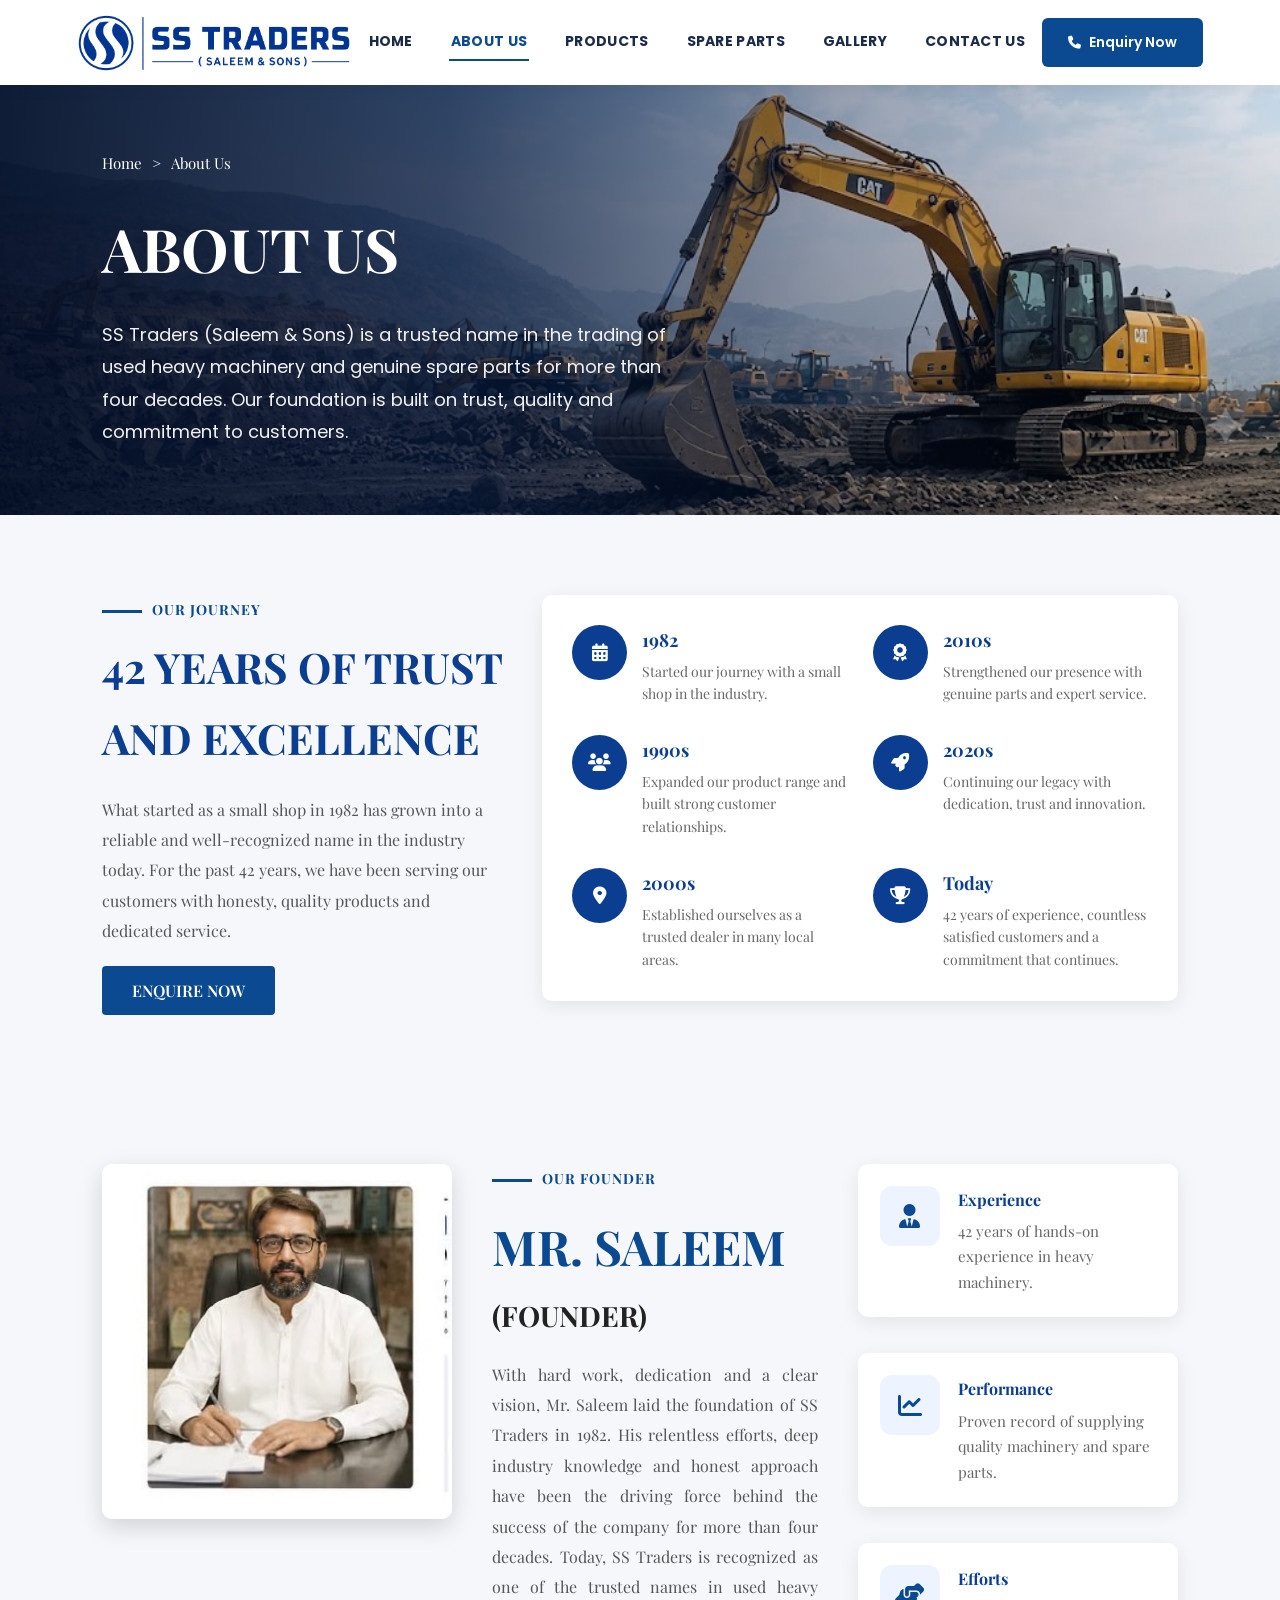
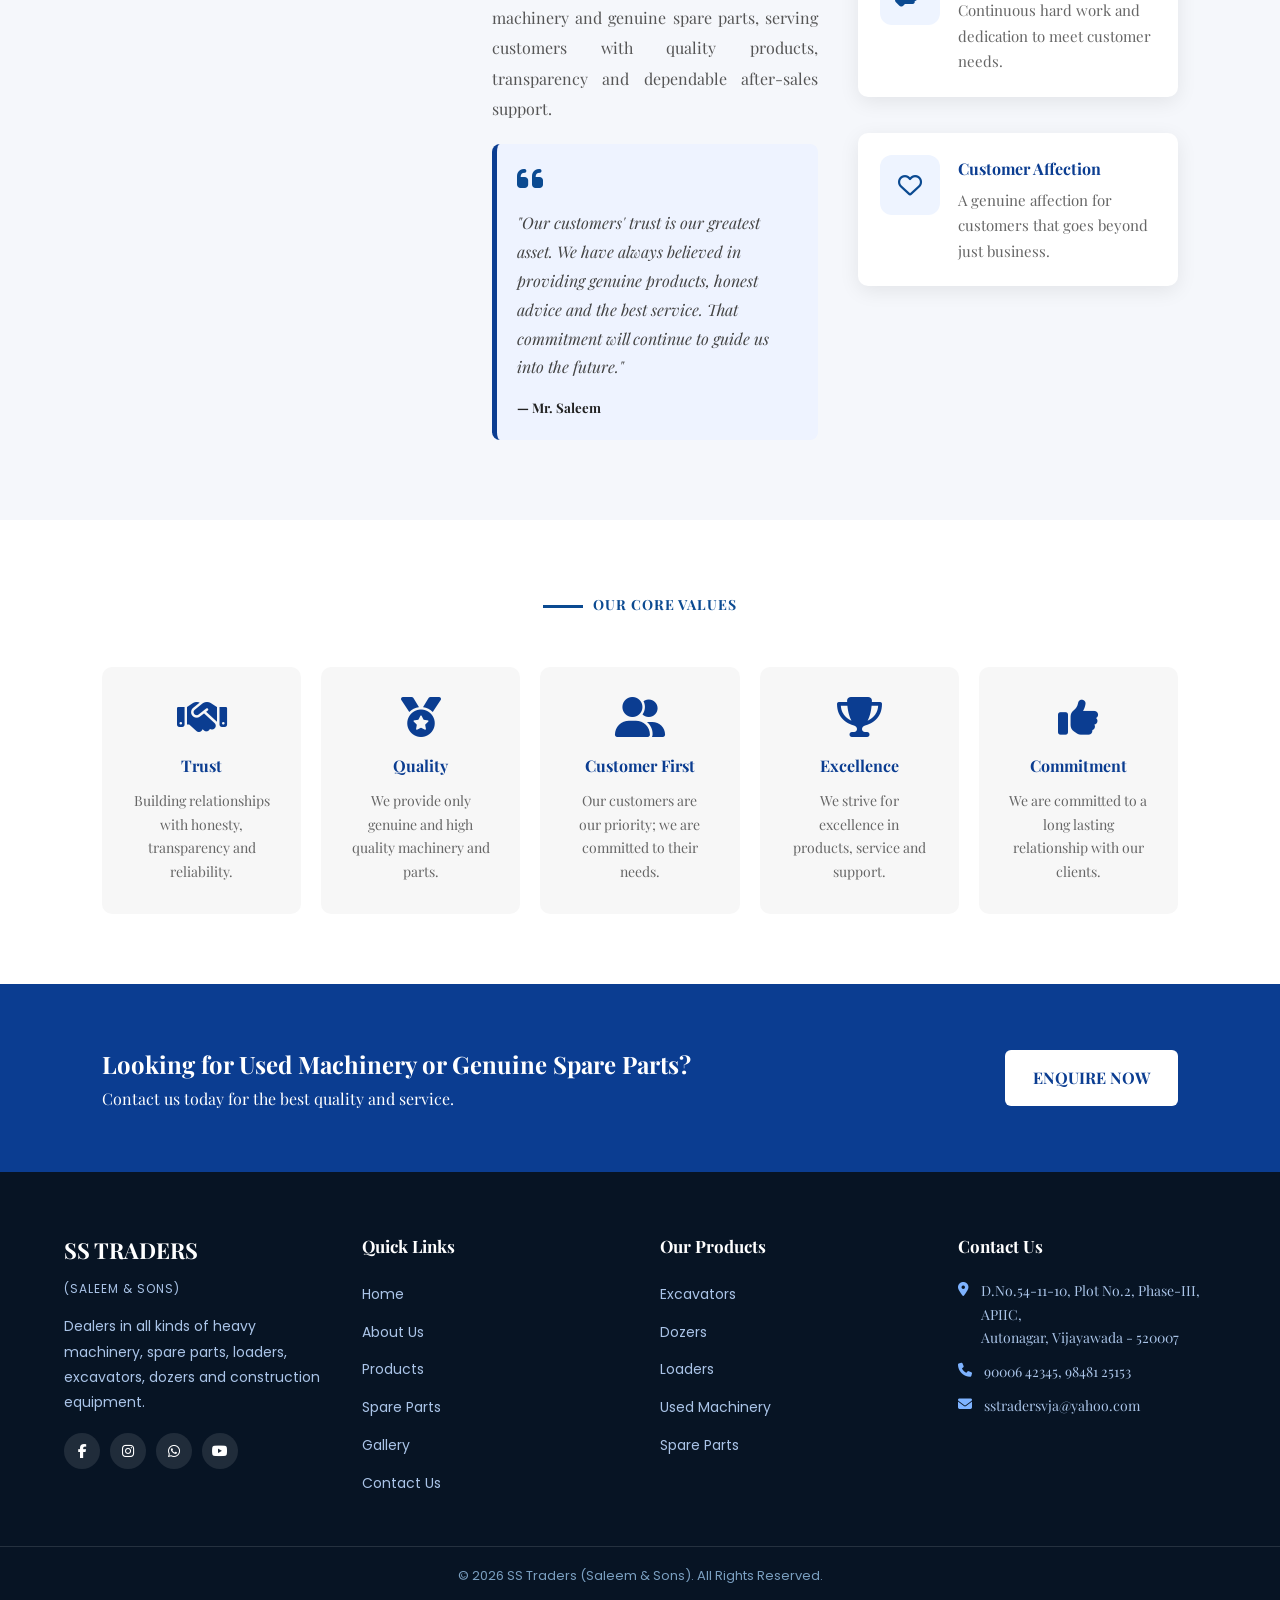
==== about.html @ c386f5cc "first commit" ====
<!DOCTYPE html>
<html lang="en">
<head>
<meta charset="UTF-8">
<meta name="viewport" content="width=device-width, initial-scale=1.0">
<title>SS Traders - About Us</title>
<link href="https://fonts.googleapis.com/css2?family=Playfair+Display:wght@400;500;600;700;800;900&family=Poppins:wght@300;400;500;600;700;800&display=swap" rel="stylesheet">
<link rel="stylesheet" href="https://cdnjs.cloudflare.com/ajax/libs/font-awesome/6.5.2/css/all.min.css">
<style>*{
    margin:0px;
    padding:0;
    box-sizing:border-box;
    font-family:'Playfair Display';
}body{background:#f5f7fb;color:#222;line-height:1.7}a{text-decoration:none}.nav-links a:hover,
.nav-links a.active{
    color:#7EB3FF;
}.btn{
    background:#0B4A91;
    color:#fff;
    padding:14px 30px;
    border-radius:4px;
    text-decoration:none;
    font-weight:600;
    transition:.3s;
}.btn:hover{
    background:#08356A;
}.btn-outline{
    border:2px solid #ffffff;
    color:#ffffff;
    padding:12px 28px;
    text-decoration:none;
    border-radius:4px;
    transition:.3s;
    font-weight:600;
}.btn-outline:hover{
    background:#ffffff;
    color:#022348;
}.page-banner{
    height:430px;
    background:linear-gradient(90deg, rgba(3,15,40,.92) 0%, rgba(6,25,60,.75) 35%, rgba(6,25,60,.35) 65%, rgba(6,25,60,.05) 100%),url("images/about-banner.jpg") center/cover;
    display:flex;
    align-items:center;
    padding:0 8%;
    color:#fff;
    position:relative;
}.banner-content{max-width:600px}.banner-content h1{font-size:60px;margin-bottom:20px}.about-section,
.founder-section{
    display:grid;
    grid-template-columns:350px 1fr 320px;
    gap:40px;
    padding:80px 8%;
    align-items:start;
}

.founder-image img{
    width:100%;
    border-radius:10px;
    box-shadow:0 8px 25px rgba(0,0,0,.15);
}

.section-subtitle{
    color:#0B4A91;
    font-size:14px;
    font-weight:700;
    letter-spacing:1px;
    display:inline-block;
    margin-bottom:10px;
    position:relative;
}

.section-subtitle::before{
    content:"";
    width:40px;
    height:3px;
    background:#0B4A91;
    display:inline-block;
    margin-right:10px;
    vertical-align:middle;
}

.founder-content h2{
    font-size:48px;
    color:#0B4A91;
    margin:5px 0;
}

.founder-content h4{
    font-size:28px;
    margin-bottom:20px;
    color:#222;
}

.founder-text{
    color:#555;
    line-height:1.9;
    text-align:justify;
}

.founder-quote{
    background:#eef4ff;
    border-left:5px solid #0B4A91;
    padding:25px;
    margin-top:30px;
    border-radius:8px;
}

.founder-quote i{
    color:#0B4A91;
    font-size:30px;
    margin-bottom:15px;
}

.founder-quote p{
    font-style:italic;
    color:#444;
    line-height:1.8;
}

.founder-quote h5{
    margin-top:15px;
    color:#222;
}

.founder-features{
    display:flex;
    flex-direction:column;
    gap:18px;
}

.feature-box{
    background:#fff;
    border-radius:10px;
    padding:20px;
    display:flex;
    gap:18px;
    align-items:flex-start;
    box-shadow:0 5px 15px rgba(0,0,0,.08);
}

.feature-box i{
    width:60px;
    height:60px;
    background:#EEF4FF;
    color:#0B4A91;
    border-radius:12px;
    display:flex;
    justify-content:center;
    align-items:center;
    font-size:24px;
    flex-shrink:0;
}

.feature-box h4{
    color:#0B4A91;
    margin-bottom:6px;
}

.feature-box p{
    color:#666;
    font-size:15px;
    line-height:1.7;
}
.breadcrumb{
    display:flex;
    align-items:center;
    gap:10px;
    margin-bottom:20px;
    font-family:'Poppins',sans-serif;
    font-size:15px;
}

.breadcrumb a{
    color:#ffffff;
    text-decoration:none;
    transition:.3s;
}

.breadcrumb a:hover{
    color:#7EB3FF;
}

.breadcrumb span{
    color:#ffffff;
}

.banner-content h1{
    font-size:60px;
    margin-bottom:20px;
    text-transform:uppercase;
}

.banner-content p{
    max-width:600px;
    font-size:18px;
    line-height:1.8;
    color:#f1f1f1;
    font-family:'Poppins',sans-serif;
}

@media(max-width:768px){

    .breadcrumb{
        font-size:14px;
        margin-bottom:15px;
    }

    .banner-content h1{
        font-size:38px;
    }

    .page-banner{
        height:auto;
        min-height:480px;
        background:linear-gradient(180deg, rgba(3,15,40,.55) 0%, rgba(3,15,40,.75) 55%, rgba(3,15,40,.92) 100%),url("images/about-banner.jpg") 80% 30%/cover;
        padding:40px 6% 45px;
        align-items:flex-start;
    }

    .banner-content{
        max-width:100%;
        padding-top:20px;
    }

}




.about-section{grid-template-columns:400px 1fr;}
.about-left h2{font-size:42px;color:#0b3d91;margin-bottom:20px}
.about-left p{color:#555;margin:0 0 30px;line-height:1.9}
.timeline-box{background:#fff;padding:30px;border-radius:10px;box-shadow:0 5px 20px rgba(0,0,0,.08)}
.timeline-grid{display:grid;grid-template-columns:1fr 1fr;gap:30px 25px}
.timeline-item{display:flex;gap:15px;margin-bottom:0}
.timeline-icon{
    width:55px;height:55px;border-radius:50%;
    background:#0b3d91;color:#fff;
    display:flex;align-items:center;justify-content:center;
    flex-shrink:0;font-size:18px;
}
.timeline-item h4{color:#0b3d91;margin-bottom:5px;font-size:18px}
.timeline-item p{color:#666;font-size:14px;margin:0;line-height:1.6}
.founder-name-box{background:#0b3d91;color:#fff;border-radius:10px;padding:60px 20px;text-align:center;margin-bottom:25px}.founder-name-box h2{font-size:42px}.founder-quote{background:#eef3ff;padding:20px;border-left:5px solid #0b3d91;border-radius:8px;margin-top:20px}.feature-box{background:#fff;padding:22px;border-radius:10px;box-shadow:0 5px 20px rgba(0,0,0,.08);margin-bottom:18px}.feature-box h4{color:#0b3d91}.core-values{padding:70px 8%;background:#fff}.section-title{text-align:center;margin-bottom:40px}.values-grid{display:grid;grid-template-columns:repeat(5,1fr);gap:20px}.value-card{background:#f7f7f7;padding:30px;border-radius:10px;text-align:center}.value-card i{font-size:40px;color:#0b3d91;margin-bottom:15px}.value-card h4{color:#0b3d91;margin-bottom:10px}.value-card p{color:#666;font-size:14px}.about-cta{
    background:#0b3d91;color:#fff;
    padding:60px 8%;
    display:flex;justify-content:space-between;align-items:center;
    gap:20px;
}.cta-btn{background:#fff;color:#0b3d91;padding:14px 28px;border-radius:6px;font-weight:700;text-decoration:none}.footer{background:#071424;color:#fff;padding:60px 0 0;}.footer-grid{
    width:90%;max-width:1200px;margin:auto;
    display:grid;grid-template-columns:repeat(4,1fr);gap:40px;
}.footer-logo h2{font-size:22px;font-weight:700;color:#fff;margin-bottom:4px;}.footer-logo span{font-size:12px;color:#aac4e8;letter-spacing:1px;font-family:'Poppins',sans-serif;}.footer-box p{font-size:14px;color:#aac4e8;line-height:1.8;margin-top:14px;font-family:'Poppins',sans-serif;}.footer-box h3{font-size:17px;font-weight:700;color:#fff;margin-bottom:18px;}.footer-box ul{list-style:none;}.footer-box ul li{margin-bottom:10px;}.footer-box ul li a{color:#aac4e8;text-decoration:none;font-size:14px;font-family:'Poppins',sans-serif;transition:.3s;}.footer-box ul li a:hover{color:#fff;}.footer-contact li{
    display:flex;gap:12px;align-items:flex-start;
    color:#aac4e8;font-size:14px;font-family:'Poppins',sans-serif;
    margin-bottom:12px;list-style:none;
}.footer-contact li i{color:#7EB3FF;margin-top:3px;flex-shrink:0;}.footer-social{display:flex;gap:10px;margin-top:18px;}.footer-social a{
    width:36px;height:36px;border-radius:50%;
    background:rgba(255,255,255,0.1);
    display:flex;align-items:center;justify-content:center;
    color:#fff;font-size:14px;text-decoration:none;transition:.3s;
}.footer-social a:hover{background:#0B4A91;}.footer-bottom{
    margin-top:40px;padding:18px 6%;
    border-top:1px solid rgba(255,255,255,.12);
    text-align:center;font-size:13px;color:#7a9fc0;
    font-family:'Poppins',sans-serif;
    
}@media(max-width:768px) {nav .nav-links{
        gap:0;
    }.nav-links li a{
        display:block;
        padding:13px 20px;
        color:#1a2b4a;
        font-size:14px;
    }.nav-links li a:hover{
        background:#0B4A91;
        color:#fff;
    }.about-section,
    .founder-section{
        grid-template-columns:1fr;
        gap:30px;
        padding:50px 20px;
    }.timeline-grid{
        grid-template-columns:1fr;
    }.values-grid{
        grid-template-columns:repeat(2,1fr);
    }.about-cta{
        flex-direction:column;
        text-align:center;
    }.banner-content h1{
        font-size:38px;
    }.footer-grid{
        grid-template-columns:1fr;
        gap:30px;
    }.footer-box{
        text-align:left;
    }.footer-contact li{
        flex-direction:row;
        justify-content:flex-start;
        text-align:left;
    }.footer-social{
        justify-content:flex-start;
    }}@media(max-width:480px) {.values-grid{
        grid-template-columns:1fr;
    }.banner-content h1{
        font-size:30px;
    }}</style>
    <link rel="stylesheet" href="css/navbar.css">
</head>
<body>

<div id="site-navbar"></div>

<section class="page-banner">
<div class="banner-content">

    <div class="breadcrumb">
        <a href="index.html">Home</a>
        <span>&gt;</span>
        <span>About Us</span>
    </div>

    <h1>ABOUT US</h1>

    <p>
        SS Traders (Saleem & Sons) is a trusted name in the trading of used
        heavy machinery and genuine spare parts for more than four decades.
        Our foundation is built on trust, quality and commitment to customers.
    </p>

</div>

</section>

<section class="about-section">

    <div class="about-left">
        <span class="section-subtitle">OUR JOURNEY</span>
        <h2>42 YEARS OF TRUST AND EXCELLENCE</h2>
        <p>
            What started as a small shop in 1982 has grown into a reliable and
            well-recognized name in the industry today. For the past 42 years,
            we have been serving our customers with honesty, quality products
            and dedicated service.
        </p>
        <a href="contact.html" class="btn">ENQUIRE NOW</a>
    </div>

    <div class="timeline-box">
        <div class="timeline-grid">

            <div class="timeline-item">
                <div class="timeline-icon"><i class="fas fa-calendar-alt"></i></div>
                <div>
                    <h4>1982</h4>
                    <p>Started our journey with a small shop in the industry.</p>
                </div>
            </div>

            <div class="timeline-item">
                <div class="timeline-icon"><i class="fas fa-award"></i></div>
                <div>
                    <h4>2010s</h4>
                    <p>Strengthened our presence with genuine parts and expert service.</p>
                </div>
            </div>

            <div class="timeline-item">
                <div class="timeline-icon"><i class="fas fa-users"></i></div>
                <div>
                    <h4>1990s</h4>
                    <p>Expanded our product range and built strong customer relationships.</p>
                </div>
            </div>

            <div class="timeline-item">
                <div class="timeline-icon"><i class="fas fa-rocket"></i></div>
                <div>
                    <h4>2020s</h4>
                    <p>Continuing our legacy with dedication, trust and innovation.</p>
                </div>
            </div>

            <div class="timeline-item">
                <div class="timeline-icon"><i class="fas fa-map-marker-alt"></i></div>
                <div>
                    <h4>2000s</h4>
                    <p>Established ourselves as a trusted dealer in many local areas.</p>
                </div>
            </div>

            <div class="timeline-item">
                <div class="timeline-icon"><i class="fas fa-trophy"></i></div>
                <div>
                    <h4>Today</h4>
                    <p>42 years of experience, countless satisfied customers and a commitment that continues.</p>
                </div>
            </div>

        </div>
    </div>

</section>

<section class="founder-section">

    <!-- Founder Image -->
    <div class="founder-image">
        <img src="images/founder.jpeg" alt="Mr. Saleem">
    </div>

    <!-- Founder Content -->
    <div class="founder-content">

        <span class="section-subtitle">OUR FOUNDER</span>

        <h2>MR. SALEEM</h2>

        <h4>(FOUNDER)</h4>

        <p class="founder-text">
            With hard work, dedication and a clear vision, Mr. Saleem laid the
            foundation of SS Traders in 1982. His relentless efforts, deep
            industry knowledge and honest approach have been the driving force
            behind the success of the company for more than four decades.

            Today, SS Traders is recognized as one of the trusted names in used
            heavy machinery and genuine spare parts, serving customers with
            quality products, transparency and dependable after-sales support.
        </p>

        <div class="founder-quote">
            <i class="fas fa-quote-left"></i>

            <p>
                "Our customers' trust is our greatest asset. We have always
                believed in providing genuine products, honest advice and the
                best service. That commitment will continue to guide us into
                the future."
            </p>

            <h5>— Mr. Saleem</h5>
        </div>

    </div>

    <!-- Right Features -->
    <div class="founder-features">

        <div class="feature-box">
            <i class="fas fa-user-tie"></i>
            <div>
                <h4>Experience</h4>
                <p>42 years of hands-on experience in heavy machinery.</p>
            </div>
        </div>

        <div class="feature-box">
            <i class="fas fa-chart-line"></i>
            <div>
                <h4>Performance</h4>
                <p>Proven record of supplying quality machinery and spare parts.</p>
            </div>
        </div>

        <div class="feature-box">
            <i class="fas fa-hands-helping"></i>
            <div>
                <h4>Efforts</h4>
                <p>Continuous hard work and dedication to meet customer needs.</p>
            </div>
        </div>

        <div class="feature-box">
            <i class="far fa-heart"></i>
            <div>
                <h4>Customer Affection</h4>
                <p>A genuine affection for customers that goes beyond just business.</p>
            </div>
        </div>

    </div>

</section>

<section class="core-values">
    <div class="section-title">
        <span class="section-subtitle">OUR CORE VALUES</span>
    </div>

    <div class="values-grid">

        <div class="value-card">
            <i class="fas fa-handshake"></i>
            <h4>Trust</h4>
            <p>Building relationships with honesty, transparency and reliability.</p>
        </div>

        <div class="value-card">
            <i class="fas fa-medal"></i>
            <h4>Quality</h4>
            <p>We provide only genuine and high quality machinery and parts.</p>
        </div>

        <div class="value-card">
            <i class="fas fa-user-friends"></i>
            <h4>Customer First</h4>
            <p>Our customers are our priority; we are committed to their needs.</p>
        </div>

        <div class="value-card">
            <i class="fas fa-trophy"></i>
            <h4>Excellence</h4>
            <p>We strive for excellence in products, service and support.</p>
        </div>

        <div class="value-card">
            <i class="fas fa-thumbs-up"></i>
            <h4>Commitment</h4>
            <p>We are committed to a long lasting relationship with our clients.</p>
        </div>

    </div>
</section>

<section class="about-cta">
    <div>
        <h2>Looking for Used Machinery or Genuine Spare Parts?</h2>
        <p>Contact us today for the best quality and service.</p>
    </div>
    <a href="contact.html" class="cta-btn">ENQUIRE NOW</a>
</section>

<footer class="footer">
    <div class="footer-grid">
        <div class="footer-box">
            <div class="footer-logo">
                <h2>SS TRADERS</h2>
                <span>(SALEEM & SONS)</span>
            </div>
            <p>Dealers in all kinds of heavy machinery, spare parts, loaders, excavators, dozers and construction equipment.</p>
            <div class="footer-social">
                <a href="#"><i class="fab fa-facebook-f"></i></a>
                <a href="#"><i class="fab fa-instagram"></i></a>
                <a href="#"><i class="fab fa-whatsapp"></i></a>
                <a href="#"><i class="fab fa-youtube"></i></a>
            </div>
        </div>
        <div class="footer-box">
            <h3>Quick Links</h3>
            <ul>
                <li><a href="index.html">Home</a></li>
                <li><a href="about.html">About Us</a></li>
                <li><a href="products.html">Products</a></li>
                <li><a href="spareparts.html">Spare Parts</a></li>
                <li><a href="gallery.html">Gallery</a></li>
                <li><a href="contact.html">Contact Us</a></li>
            </ul>
        </div>
        <div class="footer-box">
            <h3>Our Products</h3>
            <ul>
                <li><a href="products.html">Excavators</a></li>
                <li><a href="products.html">Dozers</a></li>
                <li><a href="products.html">Loaders</a></li>
                <li><a href="products.html">Used Machinery</a></li>
                <li><a href="spareparts.html">Spare Parts</a></li>
            </ul>
        </div>
        <div class="footer-box">
            <h3>Contact Us</h3>
            <ul class="footer-contact">
                <li>
                    <i class="fas fa-map-marker-alt"></i>
                    <span>D.No.54-11-10, Plot No.2, Phase-III, APIIC,<br>Autonagar, Vijayawada - 520007</span>
                </li>
                <li><i class="fas fa-phone"></i><span>90006 42345, 98481 25153</span></li>
                <li><i class="fas fa-envelope"></i><span>sstradersvja@yahoo.com</span></li>
            </ul>
        </div>
    </div>
    <div class="footer-bottom">© 2026 SS Traders (Saleem & Sons). All Rights Reserved.</div>
</footer>

<script src="js/navbar.js"></script>

</body>
</html>
---- css/navbar.css ----
/* ============================================
   SHARED NAVBAR — used on every page
   Edit this ONE file to change the navbar everywhere.
   ============================================ */

.navbar{
    height:85px;
    background:#ffffff;
    display:flex;
    justify-content:space-between;
    align-items:center;
    padding:0 6%;
    box-shadow:0 3px 14px rgba(2,35,72,.08);
    position:sticky;
    top:0;
    z-index:1000;
}

.logo{
    display:flex;
    align-items:center;
}
.logo img{
    height:58px;
    width:auto;
    display:block;
}

.nav-links{
    display:flex;
    align-items:center;
    gap:34px;
    list-style:none;
    margin:0;
    padding:0;
}
.nav-links li{
    position:relative;
}
.nav-links a{
    display:flex;
    align-items:center;
    gap:6px;
    color:#1a2b4a;
    text-decoration:none;
    font-size:14px;
    letter-spacing:.3px;
    font-weight:700;
    font-family:'Poppins', sans-serif;
    text-transform:uppercase;
    padding:6px 2px;
    border-bottom:2px solid transparent;
    transition:.25s;
}
.nav-links a i.fa-chevron-down{
    font-size:10px;
    margin-left:2px;
}
.nav-links a:hover{
    color:#0B4A91;
}
.nav-links a.active{
    color:#0B4A91;
    border-bottom-color:#0B4A91;
}

.nav-buttons{
    display:flex;
    align-items:center;
    gap:12px;
}
.navbar .btn{
    display:flex;
    align-items:center;
    gap:8px;
    background:#0B4A91;
    color:#fff;
    padding:13px 26px;
    border-radius:6px;
    text-decoration:none;
    font-weight:600;
    font-size:14px;
    font-family:'Poppins', sans-serif;
    transition:.3s;
    white-space:nowrap;
}
.navbar .btn i{
    font-size:13px;
}
.navbar .btn:hover{
    background:#08356A;
}

/* Menu toggle: hidden on desktop */
.menu-toggle{
    display:none;
    color:#0B4A91;
    font-size:28px;
    cursor:pointer;
}

/* ── MOBILE ── */
@media (max-width:768px){
    .navbar{
        height:70px;
        padding:0 20px;
        position:sticky;
    }
    .logo img{
        height:42px;
    }
    .menu-toggle{
        display:block;
    }
    .nav-links{
        display:none;
        flex-direction:column;
        align-items:flex-start;
        position:absolute;
        top:70px;
        left:0;
        width:100%;
        background:#ffffff;
        gap:0;
        padding:0;
        margin:0;
        box-shadow:0 10px 18px rgba(2,35,72,.1);
    }
    .nav-links.active{
        display:flex;
    }
    .nav-links li{
        border-bottom:1px solid #eef0f4;
        width:100%;
    }
    .nav-links a{
        display:flex;
        width:100%;
        padding:16px 20px;
        border-bottom:none;
    }
    .nav-links a:hover,
    .nav-links a.active{
        background:#F5F8FC;
        color:#0B4A91;
    }
    /* hide enquiry button on mobile, hamburger replaces it */
    .nav-buttons{
        display:none;
    }
}
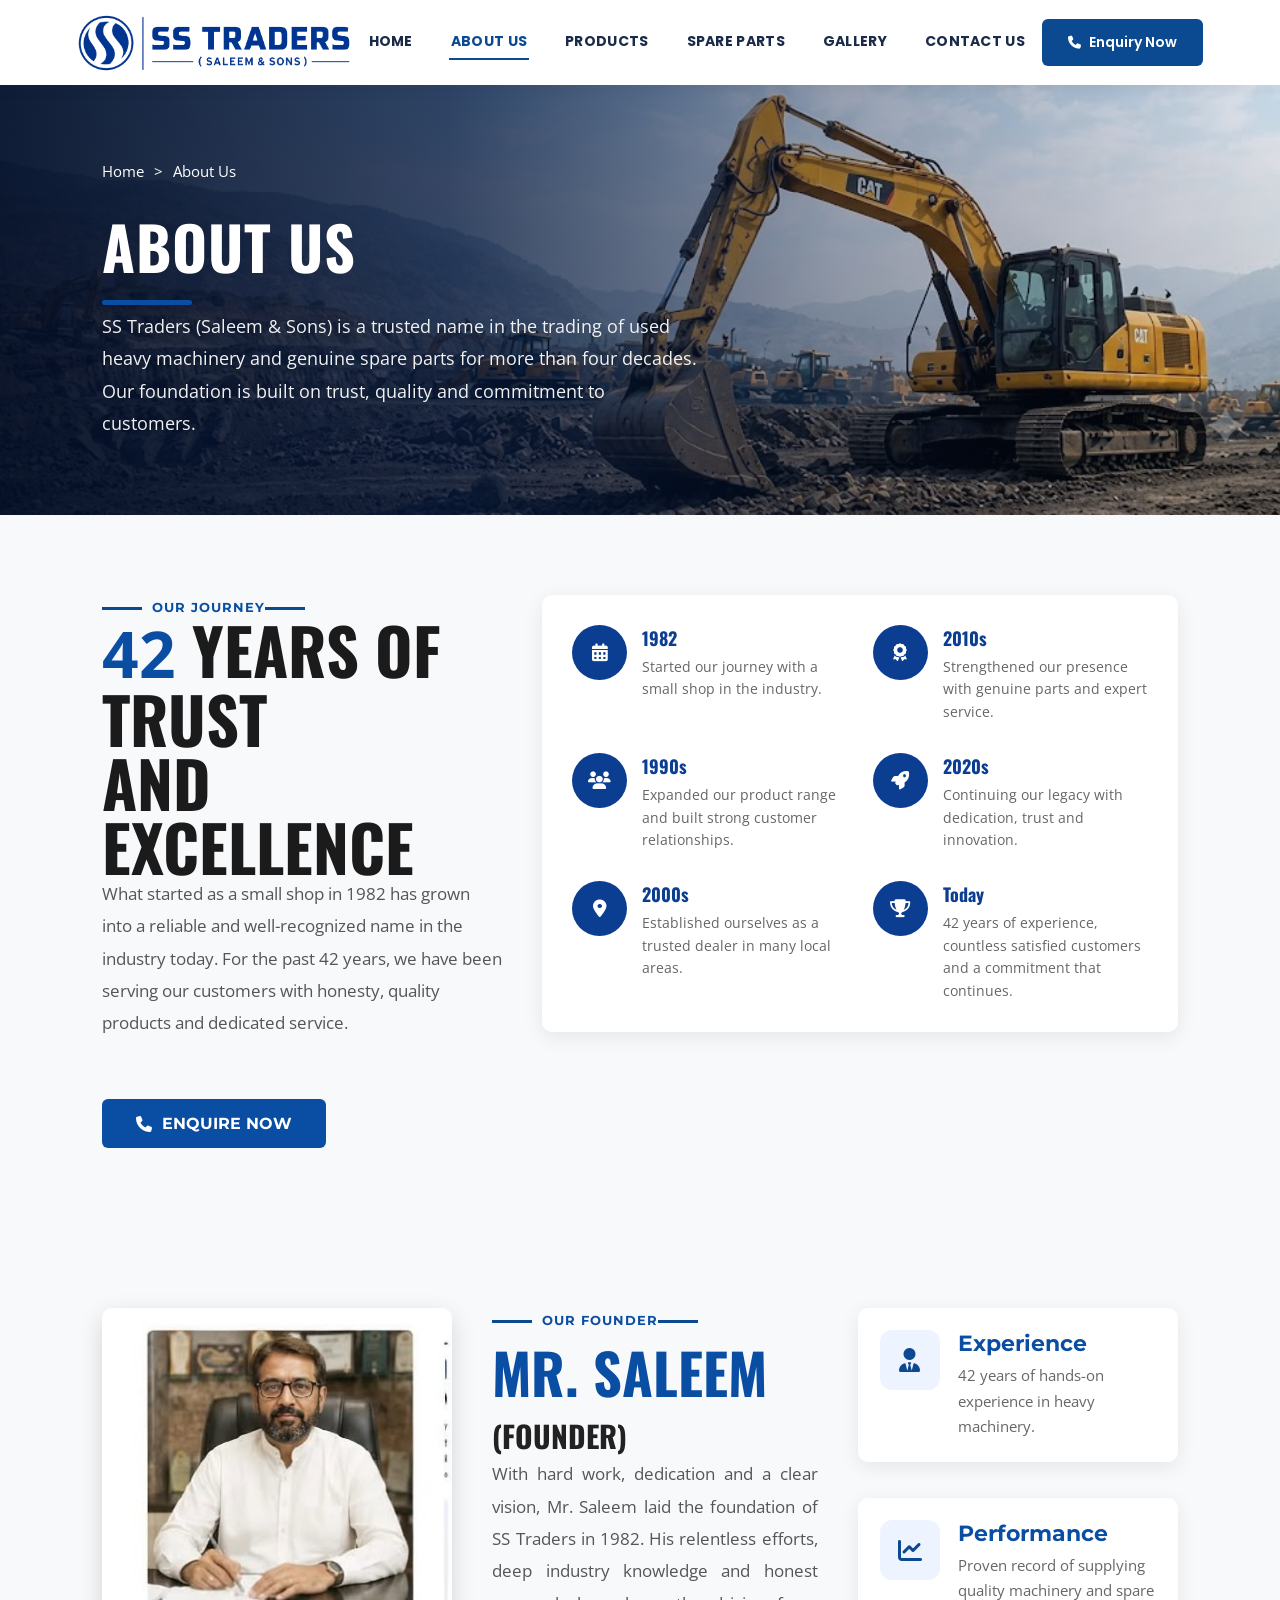
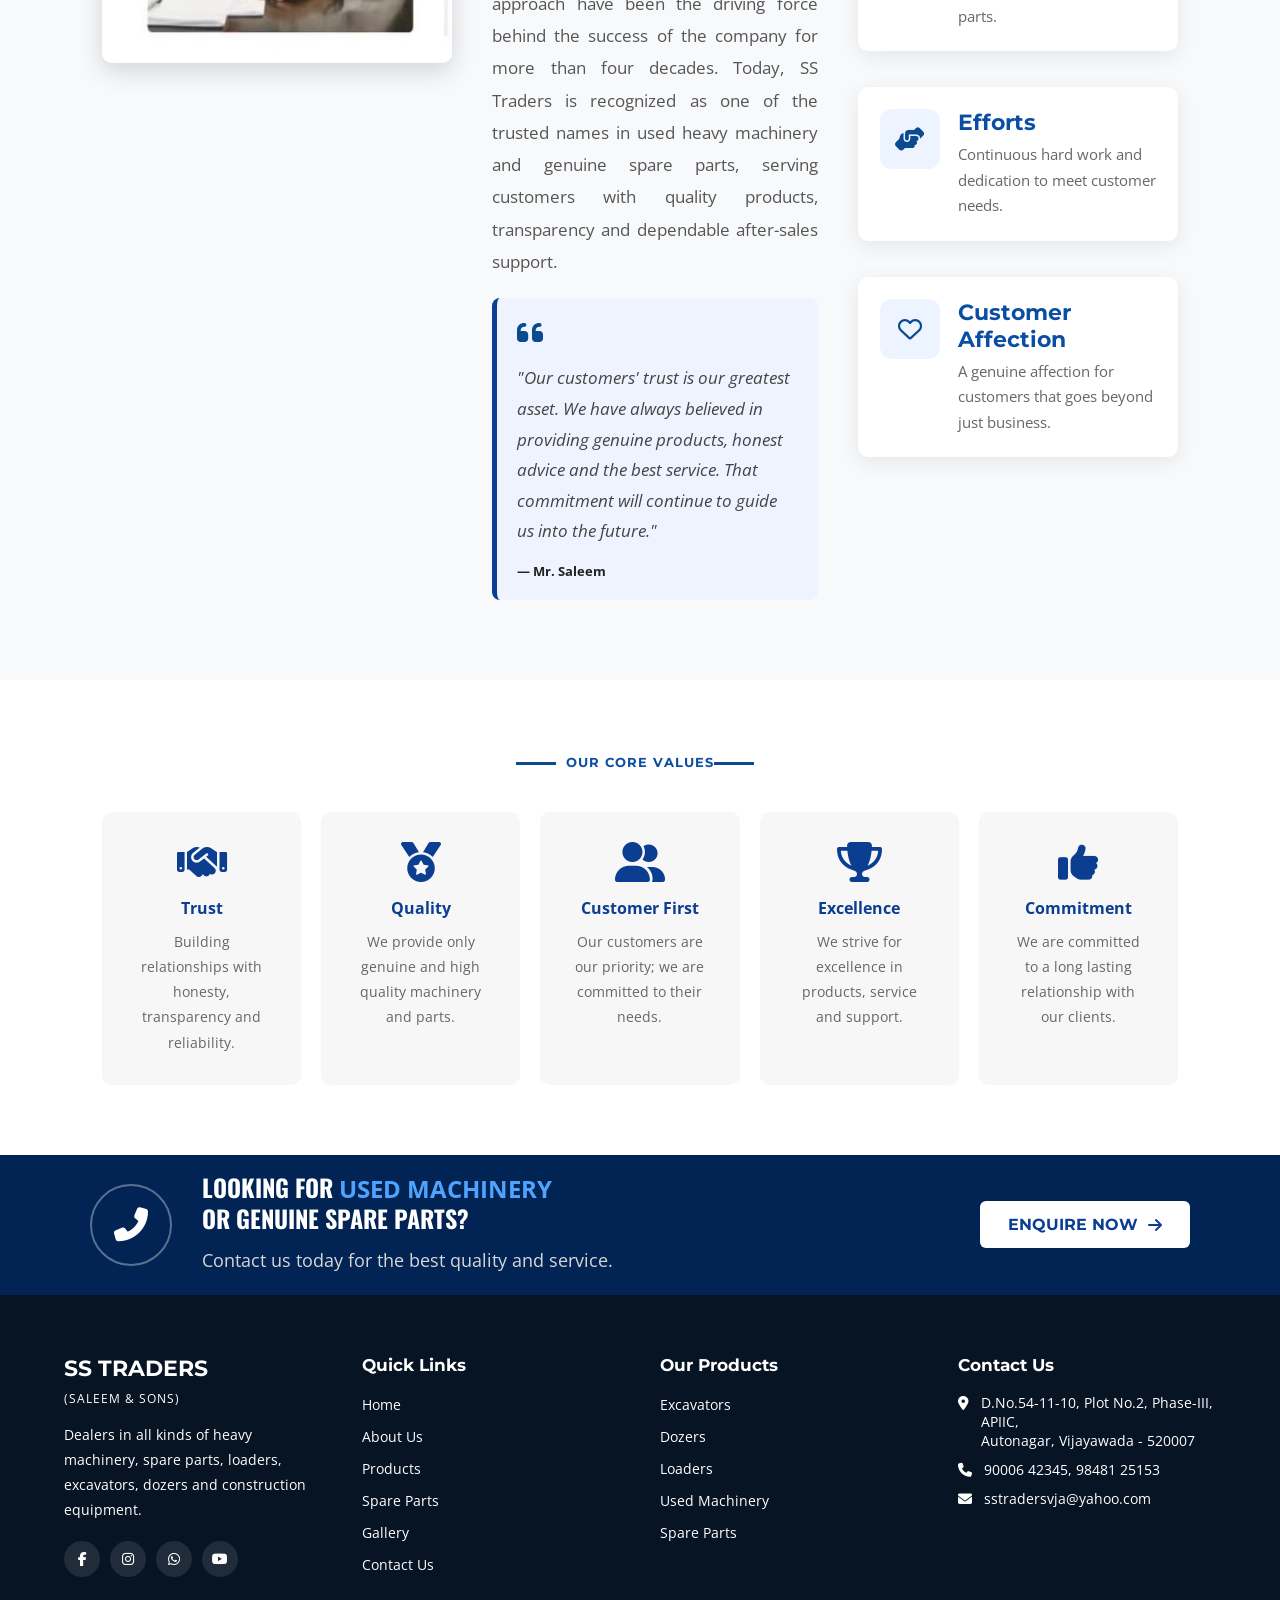
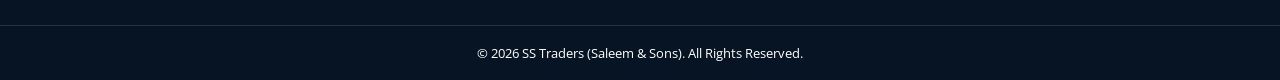
==== commit 54aab740: "updated photos" ====
--- a/about.html
+++ b/about.html
@@ -4,17 +4,82 @@
 <meta charset="UTF-8">
 <meta name="viewport" content="width=device-width, initial-scale=1.0">
 <title>SS Traders - About Us</title>
+<link href="https://fonts.googleapis.com/css2?family=Oswald:wght@400;500;600;700&family=Montserrat:wght@400;500;600;700;800&family=Open+Sans:wght@400;500;600&display=swap" rel="stylesheet">
 <link href="https://fonts.googleapis.com/css2?family=Playfair+Display:wght@400;500;600;700;800;900&family=Poppins:wght@300;400;500;600;700;800&display=swap" rel="stylesheet">
 <link rel="stylesheet" href="https://cdnjs.cloudflare.com/ajax/libs/font-awesome/6.5.2/css/all.min.css">
 <style>*{
     margin:0px;
     padding:0;
     box-sizing:border-box;
-    font-family:'Playfair Display';
-}body{background:#f5f7fb;color:#222;line-height:1.7}a{text-decoration:none}.nav-links a:hover,
+    font-family:'Open Sans',sans-serif;
+}
+body{
+    font-family:'Open Sans',sans-serif;
+    color:#444;
+    background:#F8F9FB;
+    overflow-x:hidden;
+}
+p{
+    font-family:'Open Sans',sans-serif;
+    font-size:17px;
+    line-height:1.8;
+    color:#555;
+}
+a{text-decoration:none}.nav-links a:hover,
 .nav-links a.active{
     color:#7EB3FF;
-}.btn{
+}
+.btn,
+.cta-btn{
+    background:#fff;
+    color:#0A4EA3;
+    padding:16px 38px;
+    border-radius:6px;
+    font-family:'Montserrat',sans-serif;
+    font-weight:700;
+    transition:.3s;
+}
+
+.cta-btn:hover{
+    background:#0A4EA3;
+    color:#fff;
+}
+
+.cta-content h2{
+    font-family:'Oswald',sans-serif;
+    font-size:54px;
+    line-height:1.05;
+    color:#fff;
+    text-transform:uppercase;
+    margin-bottom:12px;
+}
+
+.cta-content h2 span{
+    color:#4EA2FF;
+}
+.cta-content p{
+    color:#d7d7d7;
+    font-size:18px;
+}
+.cta-btn{
+    background:#fff;
+    color:#0A4EA3;
+    padding:18px 40px;
+    border-radius:8px;
+    font-family:'Montserrat',sans-serif;
+    font-weight:700;
+    display:flex;
+    align-items:center;
+    gap:10px;
+    transition:.3s;
+    white-space:nowrap;
+}
+
+.cta-btn:hover{
+    background:#0A4EA3;
+    color:#fff;
+}
+.btn{
     background:#0B4A91;
     color:#fff;
     padding:14px 30px;
@@ -43,7 +108,29 @@
     padding:0 8%;
     color:#fff;
     position:relative;
-}.banner-content{max-width:600px}.banner-content h1{font-size:60px;margin-bottom:20px}.about-section,
+}.banner-content{max-width:600px}
+.banner-content h1{
+    font-family:'Oswald',sans-serif;
+    font-size:60px;
+    font-weight:700;
+    color:#fff;
+    letter-spacing:1px;
+    text-transform:uppercase;
+     position:relative;
+    display:inline-block;
+    margin-bottom:20px;
+}
+.banner-content h1::after{
+    content:"";
+    position:absolute;
+    left:0;
+    bottom:-15px;
+    width:90px;
+    height:5px;
+    background:#0A4EA3;
+    border-radius:10px;
+}
+.about-section,
 .founder-section{
     display:grid;
     grid-template-columns:350px 1fr 320px;
@@ -59,13 +146,12 @@
 }
 
 .section-subtitle{
-    color:#0B4A91;
-    font-size:14px;
+    font-family:'Montserrat',sans-serif;
+    font-size:13px;
     font-weight:700;
+    color:#0A4EA3;
+    text-transform:uppercase;
     letter-spacing:1px;
-    display:inline-block;
-    margin-bottom:10px;
-    position:relative;
 }
 
 .section-subtitle::before{
@@ -77,16 +163,26 @@
     margin-right:10px;
     vertical-align:middle;
 }
+.section-subtitle::after{
+    content:"";
+    width:40px;
+    height:3px;
+    background:#0B4A91;
+    display:inline-block;
+    margin-right:10px;
+    vertical-align:middle;
+}
 
 .founder-content h2{
-    font-size:48px;
-    color:#0B4A91;
-    margin:5px 0;
+    font-family:'Oswald',sans-serif;
+    font-size:56px;
+    color:#0A4EA3;
+    text-transform:uppercase;
 }
 
 .founder-content h4{
-    font-size:28px;
-    margin-bottom:20px;
+    font-family:'Oswald',sans-serif;
+    font-size:30px;
     color:#222;
 }
 
@@ -165,8 +261,13 @@
     align-items:center;
     gap:10px;
     margin-bottom:20px;
-    font-family:'Poppins',sans-serif;
+    font-family:'Montserrat',sans-serif;
     font-size:15px;
+}
+.timeline-item h4{
+    font-family:'Oswald',sans-serif;
+    font-size:30px;
+    color:#1B1B1B;
 }
 
 .breadcrumb a{
@@ -181,12 +282,6 @@
 
 .breadcrumb span{
     color:#ffffff;
-}
-
-.banner-content h1{
-    font-size:60px;
-    margin-bottom:20px;
-    text-transform:uppercase;
 }
 
 .banner-content p{
@@ -194,40 +289,17 @@
     font-size:18px;
     line-height:1.8;
     color:#f1f1f1;
-    font-family:'Poppins',sans-serif;
-}
-
-@media(max-width:768px){
-
-    .breadcrumb{
-        font-size:14px;
-        margin-bottom:15px;
-    }
-
-    .banner-content h1{
-        font-size:38px;
-    }
-
-    .page-banner{
-        height:auto;
-        min-height:480px;
-        background:linear-gradient(180deg, rgba(3,15,40,.55) 0%, rgba(3,15,40,.75) 55%, rgba(3,15,40,.92) 100%),url("images/about-banner.jpg") 80% 30%/cover;
-        padding:40px 6% 45px;
-        align-items:flex-start;
-    }
-
-    .banner-content{
-        max-width:100%;
-        padding-top:20px;
-    }
-
-}
-
-
-
+    font-family:'Open Sans',sans-serif;
+}
 
 .about-section{grid-template-columns:400px 1fr;}
-.about-left h2{font-size:42px;color:#0b3d91;margin-bottom:20px}
+.about-left h2{
+    font-family:'Oswald',sans-serif;
+    font-size:64px;
+    line-height:1;
+    color:#1B1B1B;
+    text-transform:uppercase;
+}
 .about-left p{color:#555;margin:0 0 30px;line-height:1.9}
 .timeline-box{background:#fff;padding:30px;border-radius:10px;box-shadow:0 5px 20px rgba(0,0,0,.08)}
 .timeline-grid{display:grid;grid-template-columns:1fr 1fr;gap:30px 25px}
@@ -240,19 +312,71 @@
 }
 .timeline-item h4{color:#0b3d91;margin-bottom:5px;font-size:18px}
 .timeline-item p{color:#666;font-size:14px;margin:0;line-height:1.6}
-.founder-name-box{background:#0b3d91;color:#fff;border-radius:10px;padding:60px 20px;text-align:center;margin-bottom:25px}.founder-name-box h2{font-size:42px}.founder-quote{background:#eef3ff;padding:20px;border-left:5px solid #0b3d91;border-radius:8px;margin-top:20px}.feature-box{background:#fff;padding:22px;border-radius:10px;box-shadow:0 5px 20px rgba(0,0,0,.08);margin-bottom:18px}.feature-box h4{color:#0b3d91}.core-values{padding:70px 8%;background:#fff}.section-title{text-align:center;margin-bottom:40px}.values-grid{display:grid;grid-template-columns:repeat(5,1fr);gap:20px}.value-card{background:#f7f7f7;padding:30px;border-radius:10px;text-align:center}.value-card i{font-size:40px;color:#0b3d91;margin-bottom:15px}.value-card h4{color:#0b3d91;margin-bottom:10px}.value-card p{color:#666;font-size:14px}.about-cta{
-    background:#0b3d91;color:#fff;
-    padding:60px 8%;
-    display:flex;justify-content:space-between;align-items:center;
-    gap:20px;
-}.cta-btn{background:#fff;color:#0b3d91;padding:14px 28px;border-radius:6px;font-weight:700;text-decoration:none}.footer{background:#071424;color:#fff;padding:60px 0 0;}.footer-grid{
+.founder-name-box{background:#0b3d91;color:#fff;border-radius:10px;padding:60px 20px;text-align:center;margin-bottom:25px}.founder-name-box h2{font-size:42px}.founder-quote{background:#eef3ff;padding:20px;border-left:5px solid #0b3d91;border-radius:8px;margin-top:20px}.feature-box{background:#fff;padding:22px;border-radius:10px;box-shadow:0 5px 20px rgba(0,0,0,.08);margin-bottom:18px}.feature-box h4{
+    font-family:'Montserrat',sans-serif;
+    font-size:22px;
+    font-weight:700;
+    color:#0A4EA3;
+}
+.core-values{padding:70px 8%;background:#fff}.section-title{text-align:center;margin-bottom:40px}.values-grid{display:grid;grid-template-columns:repeat(5,1fr);gap:20px}.value-card{background:#f7f7f7;padding:30px;border-radius:10px;text-align:center}.value-card i{font-size:40px;color:#0b3d91;margin-bottom:15px}.value-card h4{color:#0b3d91;margin-bottom:10px}.value-card p{color:#666;font-size:14px}
+.about-cta{
+    background:#012454;
+    padding:18px 7%;
+    display:flex;
+    justify-content:space-between;
+    align-items:center;
+    gap:50px;
+    flex-wrap:wrap;
+}
+
+.cta-left{
+    display:flex;
+    align-items:center;
+    gap:30px;
+}
+.about-cta h2{
+    font-family:'Oswald',sans-serif;
+    font-size:24px;
+    text-transform:uppercase;
+    line-height:1.2;
+}
+
+.about-cta h2 span{
+    color:#4FA3FF;
+}
+.cta-icon{
+    width:82px;
+    height:82px;
+    border:2px solid rgba(255,255,255,.35);
+    border-radius:50%;
+    display:flex;
+    justify-content:center;
+    align-items:center;
+    flex-shrink:0;
+}
+
+.cta-icon i{
+    color:#fff;
+    font-size:34px;
+}
+.cta-btn{background:#fff;color:#0b3d91;padding:14px 28px;border-radius:6px;font-weight:700;text-decoration:none}.footer{background:#071424;color:#fff;padding:60px 0 0;}.footer-grid{
     width:90%;max-width:1200px;margin:auto;
     display:grid;grid-template-columns:repeat(4,1fr);gap:40px;
-}.footer-logo h2{font-size:22px;font-weight:700;color:#fff;margin-bottom:4px;}.footer-logo span{font-size:12px;color:#aac4e8;letter-spacing:1px;font-family:'Poppins',sans-serif;}.footer-box p{font-size:14px;color:#aac4e8;line-height:1.8;margin-top:14px;font-family:'Poppins',sans-serif;}.footer-box h3{font-size:17px;font-weight:700;color:#fff;margin-bottom:18px;}.footer-box ul{list-style:none;}.footer-box ul li{margin-bottom:10px;}.footer-box ul li a{color:#aac4e8;text-decoration:none;font-size:14px;font-family:'Poppins',sans-serif;transition:.3s;}.footer-box ul li a:hover{color:#fff;}.footer-contact li{
+}
+.footer h2,
+.footer h3{
+    font-family:'Montserrat',sans-serif;
+}
+
+.footer p,
+.footer a{
+    font-family:'Open Sans',sans-serif;
+}
+.footer-logo h2{font-size:22px;font-weight:700;color:#fff;margin-bottom:4px;}.footer-logo span{font-size:12px;color:#ffffff;letter-spacing:1px;font-family:'Open Sans',sans-serif;}.footer-box p{font-size:14px;color:#ffffff;line-height:1.8;margin-top:14px;font-family:'Open Sans',sans-serif;}.footer-box h3{font-size:17px;font-weight:700;color:#fff;margin-bottom:18px;}.footer-box ul{list-style:none;}.footer-box ul li{margin-bottom:10px;}.footer-box ul li a{color:#ffffff;text-decoration:none;font-size:14px;font-family:'Open Sans',sans-serif;transition:.3s;}.footer-box ul li a:hover{color:#7EB3FF;}.footer-contact li{
     display:flex;gap:12px;align-items:flex-start;
-    color:#aac4e8;font-size:14px;font-family:'Poppins',sans-serif;
+    color:#ffffff;font-size:14px;font-family:'Open Sans',sans-serif;
     margin-bottom:12px;list-style:none;
-}.footer-contact li i{color:#7EB3FF;margin-top:3px;flex-shrink:0;}.footer-social{display:flex;gap:10px;margin-top:18px;}.footer-social a{
+}.footer-contact li i{color:#ffffff;margin-top:3px;flex-shrink:0;}.footer-social{display:flex;gap:10px;margin-top:18px;}.footer-social a{
     width:36px;height:36px;border-radius:50%;
     background:rgba(255,255,255,0.1);
     display:flex;align-items:center;justify-content:center;
@@ -260,49 +384,171 @@
 }.footer-social a:hover{background:#0B4A91;}.footer-bottom{
     margin-top:40px;padding:18px 6%;
     border-top:1px solid rgba(255,255,255,.12);
-    text-align:center;font-size:13px;color:#7a9fc0;
-    font-family:'Poppins',sans-serif;
+    text-align:center;font-size:13px;color:#ffffff;
+    font-family:'Open Sans',sans-serif;
     
-}@media(max-width:768px) {nav .nav-links{
-        gap:0;
-    }.nav-links li a{
+}
+.about-left h2 span{
+    color:#0A4EA3;
+}
+.banner-btn{
+    display:inline-flex;
+    align-items:center;
+    gap:10px;
+    margin-top:30px;
+    padding:15px 34px;
+    background:#0A4EA3;
+    color:#fff;
+    border-radius:6px;
+    font-family:'Montserrat',sans-serif;
+    font-weight:700;
+    text-decoration:none;
+    transition:.3s;
+}
+
+.banner-btn:hover{
+    background:#083A7C;
+}
+
+/* ===================================================
+   MOBILE RESPONSIVE — ordered widest to narrowest so
+   each breakpoint's rules aren't overridden by an
+   earlier, wider one further down the cascade.
+   =================================================== */
+
+/* ----- Tablets (landscape) ----- */
+@media(max-width:1100px){
+    .about-section{ grid-template-columns:320px 1fr; gap:30px; padding:70px 6%; }
+    .founder-section{ grid-template-columns:280px 1fr 280px; gap:30px; padding:70px 6%; }
+    .values-grid{ grid-template-columns:repeat(3,1fr); }
+}
+
+/* ----- Tablets (portrait) & phones ----- */
+@media(max-width:991px){
+    nav .nav-links{ gap:0; }
+    .nav-links li a{
         display:block;
         padding:13px 20px;
         color:#1a2b4a;
         font-size:14px;
-    }.nav-links li a:hover{
+    }
+    .nav-links li a:hover{
         background:#0B4A91;
         color:#fff;
-    }.about-section,
+    }
+
+    .about-section,
     .founder-section{
         grid-template-columns:1fr;
         gap:30px;
-        padding:50px 20px;
-    }.timeline-grid{
-        grid-template-columns:1fr;
-    }.values-grid{
-        grid-template-columns:repeat(2,1fr);
-    }.about-cta{
+        padding:50px 6%;
+    }
+    .founder-image img{ max-width:340px; margin:0 auto; display:block; }
+    .founder-content{ text-align:left; }
+
+    .timeline-grid{ grid-template-columns:1fr; }
+
+    .values-grid{ grid-template-columns:repeat(2,1fr); }
+
+    .about-cta{
         flex-direction:column;
         text-align:center;
-    }.banner-content h1{
-        font-size:38px;
-    }.footer-grid{
+        padding:30px 6%;
+    }
+    .cta-left{
+        flex-direction:column;
+        text-align:center;
+    }
+    .cta-btn{ width:100%; justify-content:center; }
+}
+
+/* ----- Large phones / small tablets ----- */
+@media(max-width:768px){
+    .breadcrumb{ font-size:13px; margin-bottom:15px; flex-wrap:wrap; }
+
+    .banner-content h1{ font-size:34px; margin-bottom:15px; }
+
+    .page-banner{
+        height:auto;
+        min-height:340px;
+        background:linear-gradient(180deg, rgba(3,15,40,.55) 0%, rgba(3,15,40,.75) 55%, rgba(3,15,40,.92) 100%),url("images/about-banner.jpg") 80% 30%/cover;
+        padding:40px 6% 45px;
+        align-items:flex-start;
+    }
+
+    .banner-content{
+        max-width:100%;
+        padding-top:20px;
+    }
+    .banner-content p{ font-size:15px; }
+
+    .about-left h2{ font-size:38px; }
+    .founder-content h2{ font-size:34px; }
+    .founder-content h4{ font-size:20px; }
+    .founder-text{ text-align:left; }
+
+    .timeline-box{ padding:20px; }
+    .timeline-item h4{ font-size:22px; }
+
+    .cta-content h2{ font-size:30px; }
+    .cta-content p{ font-size:15px; }
+
+    .about-cta h2{ font-size:20px; }
+    .cta-icon{ width:64px; height:64px; }
+    .cta-icon i{ font-size:26px; }
+
+    .core-values{ padding:45px 6%; }
+
+    .footer{ padding:40px 0 0; }
+    .footer-grid{
         grid-template-columns:1fr;
         gap:30px;
-    }.footer-box{
-        text-align:left;
-    }.footer-contact li{
+        width:88%;
+    }
+    .footer-box{ text-align:left; }
+    .footer-contact li{
         flex-direction:row;
         justify-content:flex-start;
         text-align:left;
-    }.footer-social{
-        justify-content:flex-start;
-    }}@media(max-width:480px) {.values-grid{
-        grid-template-columns:1fr;
-    }.banner-content h1{
-        font-size:30px;
-    }}</style>
+    }
+    .footer-social{ justify-content:flex-start; }
+}
+
+/* ----- Phones ----- */
+@media(max-width:480px){
+    .banner-content h1{ font-size:26px; }
+    .page-banner{ min-height:300px; padding:30px 6% 35px; }
+    .breadcrumb{ font-size:12px; }
+    .banner-content p{ font-size:14px; line-height:1.6; }
+
+    .about-left h2{ font-size:28px; }
+    .founder-content h2{ font-size:26px; }
+
+    .values-grid{ grid-template-columns:1fr; }
+    .value-card{ padding:22px; }
+
+    .feature-box{ padding:16px; gap:14px; }
+    .feature-box i{ width:48px; height:48px; font-size:18px; }
+
+    .founder-quote{ padding:18px; }
+
+    .about-cta h2{ font-size:18px; }
+    .cta-btn{ padding:14px 24px; font-size:13px; }
+
+    .banner-btn{ width:100%; justify-content:center; padding:14px 20px; }
+
+    .footer-logo h2{ font-size:20px; }
+    .footer-bottom{ font-size:12px; padding:16px 6%; }
+}
+
+/* ----- Small phones ----- */
+@media(max-width:360px){
+    .banner-content h1{ font-size:21px; }
+    .about-left h2{ font-size:24px; }
+    .founder-content h2{ font-size:22px; }
+    .about-cta h2{ font-size:16px; }
+}
+</style>
     <link rel="stylesheet" href="css/navbar.css">
 </head>
 <body>
@@ -334,14 +580,17 @@
 
     <div class="about-left">
         <span class="section-subtitle">OUR JOURNEY</span>
-        <h2>42 YEARS OF TRUST AND EXCELLENCE</h2>
+<h2><span>42</span> YEARS OF TRUST<br>AND EXCELLENCE</h2>
         <p>
             What started as a small shop in 1982 has grown into a reliable and
             well-recognized name in the industry today. For the past 42 years,
             we have been serving our customers with honesty, quality products
             and dedicated service.
         </p>
-        <a href="contact.html" class="btn">ENQUIRE NOW</a>
+<a href="contact.html" class="banner-btn">
+    <i class="fas fa-phone"></i>
+    ENQUIRE NOW
+</a>
     </div>
 
     <div class="timeline-box">
@@ -522,11 +771,34 @@
 </section>
 
 <section class="about-cta">
-    <div>
-        <h2>Looking for Used Machinery or Genuine Spare Parts?</h2>
-        <p>Contact us today for the best quality and service.</p>
-    </div>
-    <a href="contact.html" class="cta-btn">ENQUIRE NOW</a>
+
+    <div class="cta-left">
+
+        <div class="cta-icon">
+            <i class="fas fa-phone-alt"></i>
+        </div>
+
+        <div class="cta-content">
+
+            <h2>
+                LOOKING FOR
+                <span>USED MACHINERY</span><br>
+                OR GENUINE SPARE PARTS?
+            </h2>
+
+            <p>
+                Contact us today for the best quality and service.
+            </p>
+
+        </div>
+
+    </div>
+
+    <a href="contact.html" class="cta-btn">
+        ENQUIRE NOW
+        <i class="fas fa-arrow-right"></i>
+    </a>
+
 </section>
 
 <footer class="footer">
--- a/css/navbar.css
+++ b/css/navbar.css
@@ -16,6 +16,11 @@
     z-index:1000;
 }
 
+.navbar,
+.btn {
+    font-family: 'Montserrat', sans-serif;
+    font-weight: 600;
+}
 .logo{
     display:flex;
     align-items:center;
